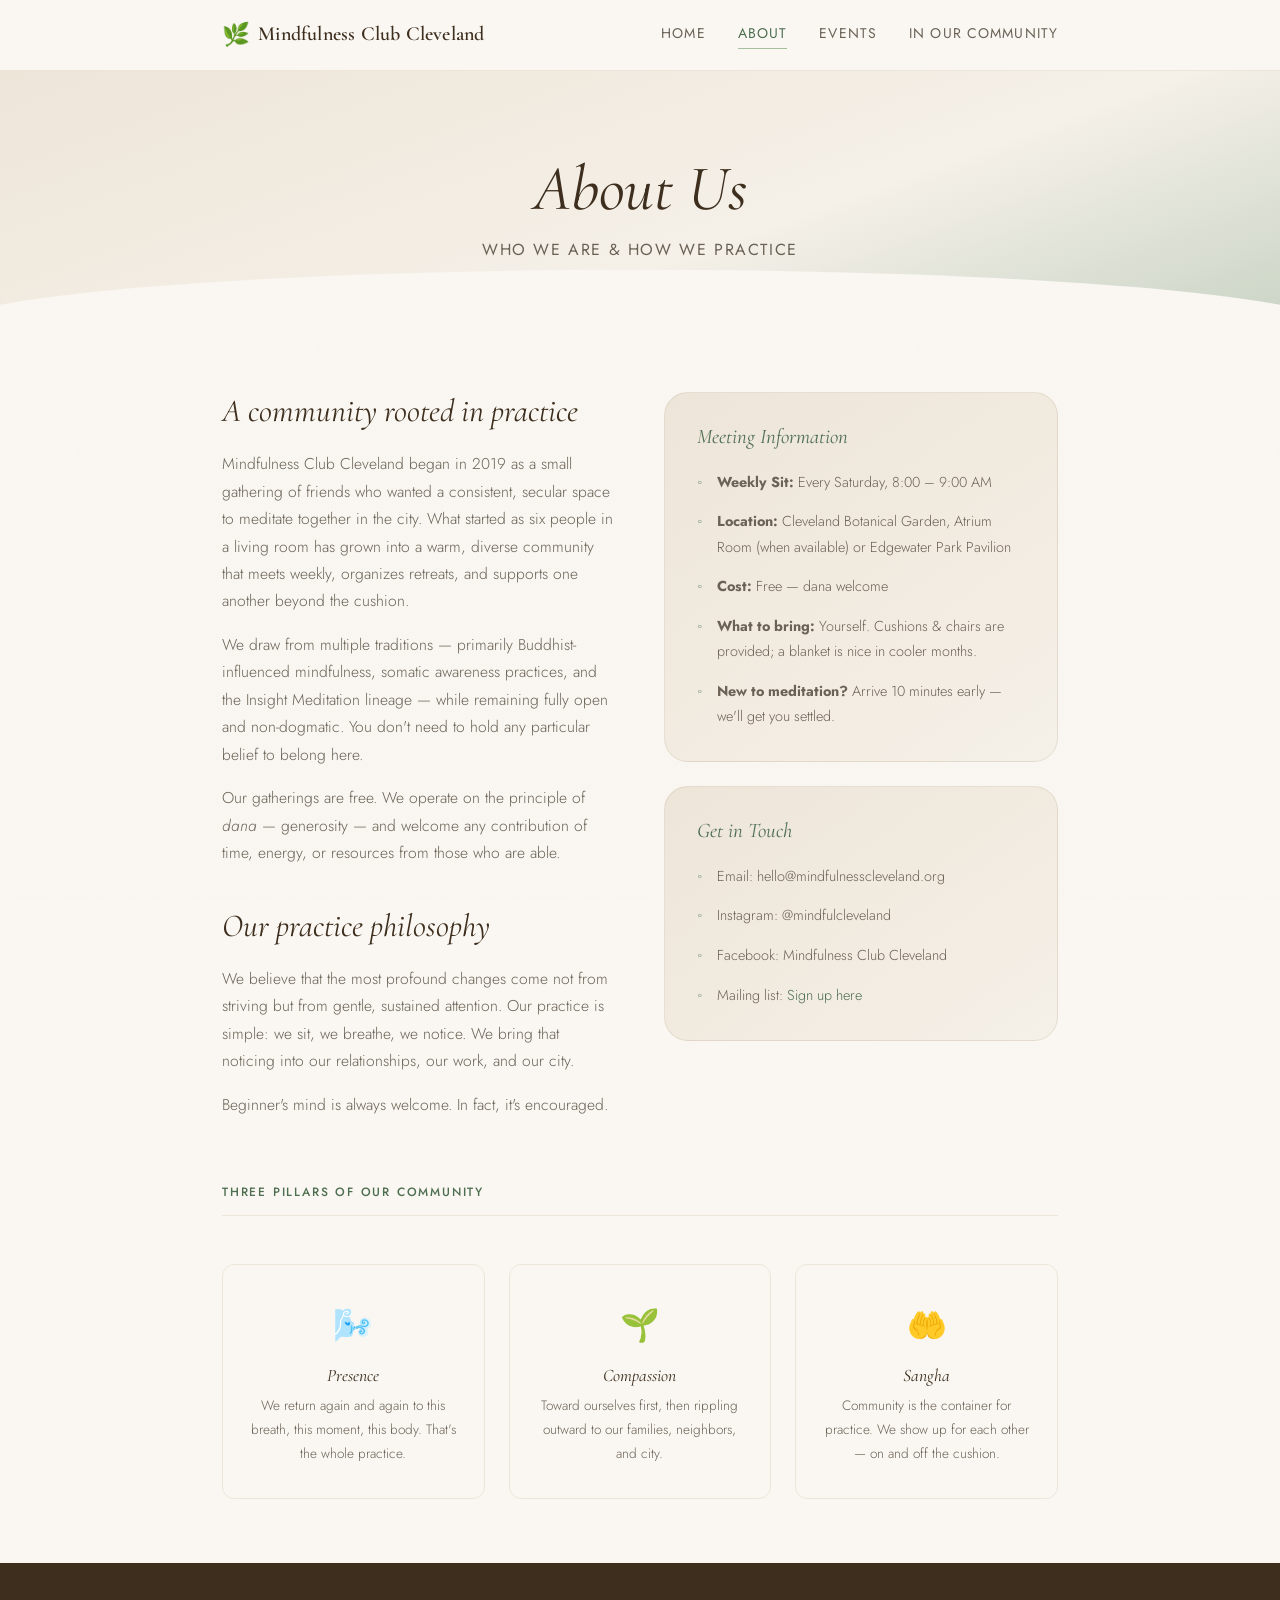
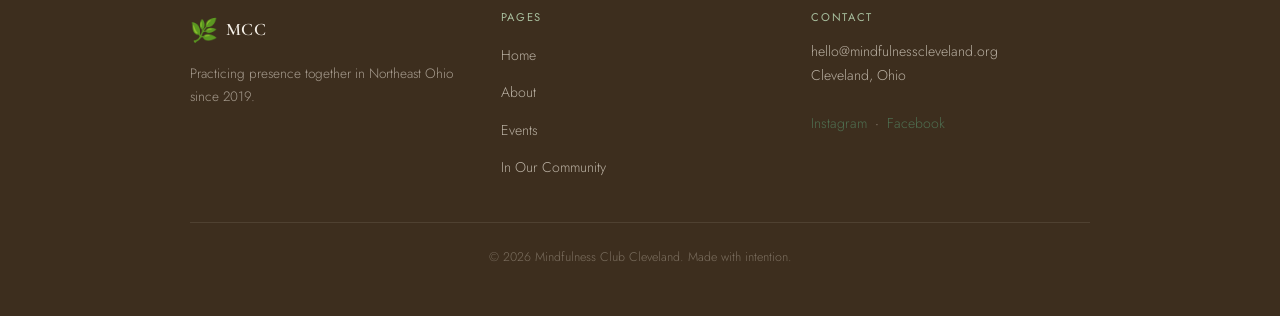
==== about.html @ 6c9ba611 "Initial commit" ====
<!DOCTYPE html>
<html lang="en">
<head>
  <meta charset="UTF-8" />
  <meta name="viewport" content="width=device-width, initial-scale=1.0" />
  <title>About — Mindfulness Club Cleveland</title>
  <meta name="description" content="Learn about Mindfulness Club Cleveland — our story, our practice philosophy, and how to join us." />
  <link rel="stylesheet" href="style.css" />
  <link rel="icon" href="data:image/svg+xml,<svg xmlns='http://www.w3.org/2000/svg' viewBox='0 0 100 100'><text y='.9em' font-size='90'>🌿</text></svg>" />
</head>
<body>

  <!-- ── Header ── -->
  <header>
    <div class="header-inner">
      <a href="index.html" class="site-logo">
        <span class="logo-leaf">🌿</span>
        Mindfulness Club Cleveland
      </a>
      <button id="nav-toggle" aria-label="Toggle navigation" aria-expanded="false">
        <span></span><span></span><span></span>
      </button>
      <nav id="nav-links" role="navigation">
        <a href="index.html">Home</a>
        <a href="about.html">About</a>
        <a href="events.html">Events</a>
        <a href="community.html">In Our Community</a>
      </nav>
    </div>
  </header>

  <main>

    <!-- ── Page Hero ── -->
    <section class="page-hero">
      <h1>About Us</h1>
      <p class="subtitle">Who we are &amp; how we practice</p>
    </section>

    <!-- ── Main content ── -->
    <section class="container">
      <div class="about-grid fade-in">

        <div class="about-text">
          <h2>A community rooted in practice</h2>
          <p>
            Mindfulness Club Cleveland began in 2019 as a small gathering of friends who wanted a consistent, secular space to meditate together in the city. What started as six people in a living room has grown into a warm, diverse community that meets weekly, organizes retreats, and supports one another beyond the cushion.
          </p>
          <p>
            We draw from multiple traditions — primarily Buddhist-influenced mindfulness, somatic awareness practices, and the Insight Meditation lineage — while remaining fully open and non-dogmatic. You don't need to hold any particular belief to belong here.
          </p>
          <p>
            Our gatherings are free. We operate on the principle of <em>dana</em> — generosity — and welcome any contribution of time, energy, or resources from those who are able.
          </p>

          <h2 style="margin-top: 2.5rem;">Our practice philosophy</h2>
          <p>
            We believe that the most profound changes come not from striving but from gentle, sustained attention. Our practice is simple: we sit, we breathe, we notice. We bring that noticing into our relationships, our work, and our city.
          </p>
          <p>
            Beginner's mind is always welcome. In fact, it's encouraged.
          </p>
        </div>

        <div>
          <div class="about-panel fade-in">
            <h3>Meeting Information</h3>
            <ul class="info-list">
              <li><strong>Weekly Sit:</strong> Every Saturday, 8:00 – 9:00 AM</li>
              <li><strong>Location:</strong> Cleveland Botanical Garden, Atrium Room (when available) or Edgewater Park Pavilion</li>
              <li><strong>Cost:</strong> Free — dana welcome</li>
              <li><strong>What to bring:</strong> Yourself. Cushions &amp; chairs are provided; a blanket is nice in cooler months.</li>
              <li><strong>New to meditation?</strong> Arrive 10 minutes early — we'll get you settled.</li>
            </ul>
          </div>

          <div class="about-panel fade-in" style="margin-top: 1.5rem;">
            <h3>Get in Touch</h3>
            <ul class="info-list">
              <li>Email: hello@mindfulnesscleveland.org</li>
              <li>Instagram: @mindfulcleveland</li>
              <li>Facebook: Mindfulness Club Cleveland</li>
              <li>Mailing list: <a href="#">Sign up here</a></li>
            </ul>
          </div>
        </div>

      </div>

      <!-- Pillars -->
      <div style="margin-top: 4rem;">
        <p class="section-label">Three pillars of our community</p>
        <div class="pillars">
          <div class="pillar fade-in">
            <div class="pillar-icon">🌬️</div>
            <h3>Presence</h3>
            <p>We return again and again to this breath, this moment, this body. That's the whole practice.</p>
          </div>
          <div class="pillar fade-in" style="animation-delay: 0.1s">
            <div class="pillar-icon">🌱</div>
            <h3>Compassion</h3>
            <p>Toward ourselves first, then rippling outward to our families, neighbors, and city.</p>
          </div>
          <div class="pillar fade-in" style="animation-delay: 0.2s">
            <div class="pillar-icon">🤲</div>
            <h3>Sangha</h3>
            <p>Community is the container for practice. We show up for each other — on and off the cushion.</p>
          </div>
        </div>
      </div>
    </section>

  </main>

  <!-- ── Footer ── -->
  <footer>
    <div class="footer-inner">
      <div class="footer-brand">
        <a href="index.html" class="site-logo">
          <span class="logo-leaf">🌿</span>
          MCC
        </a>
        <p>Practicing presence together in Northeast Ohio since 2019.</p>
      </div>
      <div class="footer-col">
        <h4>Pages</h4>
        <ul>
          <li><a href="index.html">Home</a></li>
          <li><a href="about.html">About</a></li>
          <li><a href="events.html">Events</a></li>
          <li><a href="community.html">In Our Community</a></li>
        </ul>
      </div>
      <div class="footer-col">
        <h4>Contact</h4>
        <p>
          hello@mindfulnesscleveland.org<br />
          Cleveland, Ohio<br /><br />
          <a href="#">Instagram</a> &nbsp;·&nbsp; <a href="#">Facebook</a>
        </p>
      </div>
    </div>
    <div class="footer-bottom">
      &copy; 2026 Mindfulness Club Cleveland. Made with intention.
    </div>
  </footer>

  <script src="script.js"></script>
</body>
</html>
---- style.css ----
/* ============================================================
   Mindfulness Club Cleveland — Shared Stylesheet
   Aesthetic: Warm earth, sage, linen — grounded & organic
   ============================================================ */

@import url('https://fonts.googleapis.com/css2?family=Cormorant+Garamond:ital,wght@0,300;0,400;0,600;1,300;1,400&family=Jost:wght@300;400;500&display=swap');

/* ── CSS Variables ── */
:root {
  --cream:       #f5f0e8;
  --linen:       #ede5d8;
  --warm-white:  #faf7f2;
  --sage:        #7d9a7e;
  --sage-light:  #a8bf9e;
  --sage-dark:   #4e6e50;
  --earth:       #8b6f47;
  --earth-light: #b89a72;
  --bark:        #3d2e1e;
  --stone:       #6b6256;
  --mist:        #c9d4c5;

  --font-display: 'Cormorant Garamond', Georgia, serif;
  --font-body:    'Jost', sans-serif;

  --radius:  12px;
  --radius-lg: 24px;
  --shadow:  0 4px 24px rgba(61, 46, 30, 0.10);
  --shadow-sm: 0 2px 8px rgba(61, 46, 30, 0.07);

  --transition: 0.3s ease;
  --max-width: 900px;
}

/* ── Reset & Base ── */
*, *::before, *::after { box-sizing: border-box; margin: 0; padding: 0; }

html { scroll-behavior: smooth; }

body {
  background-color: var(--warm-white);
  color: var(--bark);
  font-family: var(--font-body);
  font-weight: 300;
  font-size: 1.05rem;
  line-height: 1.75;
  min-height: 100vh;
  display: flex;
  flex-direction: column;
}

/* Subtle grain overlay */
body::before {
  content: '';
  position: fixed;
  inset: 0;
  background-image: url("data:image/svg+xml,%3Csvg xmlns='http://www.w3.org/2000/svg' width='300' height='300'%3E%3Cfilter id='n'%3E%3CfeTurbulence type='fractalNoise' baseFrequency='0.75' numOctaves='4' stitchTiles='stitch'/%3E%3C/filter%3E%3Crect width='300' height='300' filter='url(%23n)' opacity='0.035'/%3E%3C/svg%3E");
  pointer-events: none;
  z-index: 0;
  opacity: 0.6;
}

main { position: relative; z-index: 1; flex: 1; }

img { max-width: 100%; display: block; }
a { color: var(--sage-dark); text-decoration: none; }
a:hover { color: var(--earth); }

h1, h2, h3, h4 {
  font-family: var(--font-display);
  font-weight: 400;
  line-height: 1.2;
  color: var(--bark);
}

p { margin-bottom: 1rem; }
p:last-child { margin-bottom: 0; }

/* ── Header & Nav ── */
header {
  position: sticky;
  top: 0;
  z-index: 100;
  background-color: rgba(250, 247, 242, 0.92);
  backdrop-filter: blur(12px);
  -webkit-backdrop-filter: blur(12px);
  border-bottom: 1px solid var(--linen);
}

.header-inner {
  max-width: var(--max-width);
  margin: 0 auto;
  padding: 0 2rem;
  display: flex;
  align-items: center;
  justify-content: space-between;
  height: 70px;
}

.site-logo {
  font-family: var(--font-display);
  font-size: 1.25rem;
  font-weight: 600;
  color: var(--bark);
  letter-spacing: 0.01em;
  display: flex;
  align-items: center;
  gap: 0.5rem;
}

.site-logo .logo-leaf {
  color: var(--sage);
  font-size: 1.4rem;
}

nav#nav-links {
  display: flex;
  gap: 2rem;
  list-style: none;
  align-items: center;
}

nav#nav-links a {
  font-family: var(--font-body);
  font-size: 0.875rem;
  font-weight: 400;
  letter-spacing: 0.08em;
  text-transform: uppercase;
  color: var(--stone);
  padding-bottom: 2px;
  border-bottom: 1.5px solid transparent;
  transition: color var(--transition), border-color var(--transition);
}

nav#nav-links a:hover,
nav#nav-links a.active {
  color: var(--sage-dark);
  border-bottom-color: var(--sage-light);
}

/* Mobile nav toggle */
#nav-toggle {
  display: none;
  background: none;
  border: none;
  cursor: pointer;
  padding: 4px;
  flex-direction: column;
  gap: 5px;
}

#nav-toggle span {
  display: block;
  width: 24px;
  height: 1.5px;
  background: var(--bark);
  transition: var(--transition);
}

/* ── Page Hero (shared) ── */
.page-hero {
  background: linear-gradient(160deg, var(--linen) 0%, var(--cream) 60%, var(--mist) 100%);
  padding: 5rem 2rem 4rem;
  text-align: center;
  position: relative;
  overflow: hidden;
}

.page-hero::after {
  content: '';
  position: absolute;
  bottom: -2px;
  left: 0; right: 0;
  height: 60px;
  background: var(--warm-white);
  clip-path: ellipse(55% 100% at 50% 100%);
}

.page-hero h1 {
  font-size: clamp(2.4rem, 6vw, 4rem);
  font-style: italic;
  color: var(--bark);
  margin-bottom: 0.5rem;
}

.page-hero .subtitle {
  font-size: 1rem;
  color: var(--stone);
  letter-spacing: 0.1em;
  text-transform: uppercase;
  font-family: var(--font-body);
  font-weight: 400;
}

/* ── Container ── */
.container {
  max-width: var(--max-width);
  margin: 0 auto;
  padding: 4rem 2rem;
}

/* ── Section Label ── */
.section-label {
  font-family: var(--font-body);
  font-size: 0.75rem;
  font-weight: 500;
  letter-spacing: 0.15em;
  text-transform: uppercase;
  color: var(--sage-dark);
  margin-bottom: 2rem;
  padding-bottom: 0.75rem;
  border-bottom: 1px solid var(--linen);
}

.past-label { color: var(--stone); margin-top: 3.5rem; }

/* ── Home Hero ── */
.home-hero {
  min-height: 92vh;
  display: flex;
  flex-direction: column;
  align-items: center;
  justify-content: center;
  text-align: center;
  padding: 6rem 2rem 5rem;
  background: linear-gradient(175deg, var(--warm-white) 0%, var(--cream) 50%, var(--linen) 100%);
  position: relative;
  overflow: hidden;
}

/* Decorative organic circles */
.home-hero::before {
  content: '';
  position: absolute;
  width: 600px; height: 600px;
  border-radius: 50%;
  background: radial-gradient(circle, rgba(168,191,158,0.18) 0%, transparent 70%);
  top: -150px; right: -150px;
  pointer-events: none;
}

.home-hero::after {
  content: '';
  position: absolute;
  width: 400px; height: 400px;
  border-radius: 50%;
  background: radial-gradient(circle, rgba(139,111,71,0.10) 0%, transparent 70%);
  bottom: -100px; left: -100px;
  pointer-events: none;
}

.hero-eyebrow {
  font-family: var(--font-body);
  font-size: 0.8rem;
  letter-spacing: 0.2em;
  text-transform: uppercase;
  color: var(--sage-dark);
  margin-bottom: 1.5rem;
  animation: fadeUp 0.8s ease both;
}

.home-hero h1 {
  font-size: clamp(3rem, 9vw, 6.5rem);
  font-style: italic;
  line-height: 1.05;
  color: var(--bark);
  margin-bottom: 1.5rem;
  animation: fadeUp 0.8s ease 0.1s both;
}

.home-hero h1 em {
  font-style: normal;
  color: var(--sage-dark);
}

.hero-mission {
  max-width: 520px;
  font-size: 1.1rem;
  color: var(--stone);
  line-height: 1.85;
  margin-bottom: 3rem;
  animation: fadeUp 0.8s ease 0.2s both;
}

.divider-leaf {
  font-size: 1.4rem;
  margin-bottom: 3rem;
  opacity: 0.6;
  animation: fadeUp 0.8s ease 0.3s both;
}

/* ── Next Event Card (home) ── */
#next-event { animation: fadeUp 0.8s ease 0.4s both; }

.next-event-card {
  background: rgba(255,255,255,0.7);
  border: 1px solid var(--linen);
  border-radius: var(--radius-lg);
  padding: 2rem 2.5rem;
  max-width: 540px;
  text-align: left;
  backdrop-filter: blur(6px);
  box-shadow: var(--shadow);
}

.event-tag {
  display: inline-block;
  font-size: 0.7rem;
  letter-spacing: 0.15em;
  text-transform: uppercase;
  color: var(--sage-dark);
  background: var(--mist);
  padding: 0.25rem 0.75rem;
  border-radius: 999px;
  margin-bottom: 1rem;
  font-family: var(--font-body);
}

.next-event-card h3 {
  font-size: 1.7rem;
  font-style: italic;
  margin-bottom: 0.75rem;
}

.event-meta {
  display: flex;
  flex-wrap: wrap;
  gap: 0.5rem 1.5rem;
  font-size: 0.85rem;
  color: var(--stone);
  margin-bottom: 1rem;
  font-family: var(--font-body);
}

.btn-link {
  display: inline-block;
  margin-top: 1rem;
  font-size: 0.85rem;
  font-weight: 500;
  letter-spacing: 0.05em;
  color: var(--sage-dark);
  border-bottom: 1px solid var(--sage-light);
  padding-bottom: 1px;
  transition: color var(--transition), border-color var(--transition);
}

.btn-link:hover { color: var(--earth); border-color: var(--earth-light); }

/* ── Welcome Strip (below hero on home) ── */
.welcome-strip {
  background: var(--sage-dark);
  color: var(--cream);
  text-align: center;
  padding: 4rem 2rem;
}

.welcome-strip h2 {
  font-family: var(--font-display);
  font-size: clamp(1.8rem, 4vw, 2.8rem);
  font-style: italic;
  color: var(--cream);
  margin-bottom: 1rem;
}

.welcome-strip p {
  max-width: 560px;
  margin: 0 auto;
  color: var(--mist);
  font-size: 1rem;
  line-height: 1.85;
}

/* ── Events List ── */
.event-card {
  display: flex;
  gap: 2rem;
  padding: 2rem 0;
  border-bottom: 1px solid var(--linen);
  animation: fadeUp 0.5s ease both;
  transition: opacity var(--transition);
}

.event-card.past { opacity: 0.55; }

.event-date-block {
  flex-shrink: 0;
  width: 64px;
  text-align: center;
  background: var(--linen);
  border-radius: var(--radius);
  padding: 0.6rem 0.4rem;
  display: flex;
  flex-direction: column;
  align-items: center;
  justify-content: center;
  align-self: flex-start;
}

.event-month {
  font-family: var(--font-body);
  font-size: 0.65rem;
  letter-spacing: 0.12em;
  text-transform: uppercase;
  color: var(--sage-dark);
  display: block;
}

.event-day {
  font-family: var(--font-display);
  font-size: 2rem;
  font-weight: 600;
  color: var(--bark);
  line-height: 1;
  display: block;
}

.event-body h3 {
  font-size: 1.5rem;
  font-style: italic;
  margin-bottom: 0.4rem;
}

.event-body .event-meta { margin-bottom: 0.75rem; }
.event-body p { font-size: 0.95rem; color: var(--stone); }

.no-events {
  color: var(--stone);
  font-style: italic;
  padding: 2rem 0;
}

/* ── About Page ── */
.about-grid {
  display: grid;
  grid-template-columns: 1fr 1fr;
  gap: 3rem;
  align-items: start;
}

.about-text h2 {
  font-size: 2rem;
  font-style: italic;
  margin-bottom: 1.25rem;
  color: var(--bark);
}

.about-text p { color: var(--stone); font-size: 0.98rem; }

.about-panel {
  background: linear-gradient(145deg, var(--linen), var(--cream));
  border-radius: var(--radius-lg);
  padding: 2rem;
  border: 1px solid rgba(139,111,71,0.12);
}

.about-panel h3 {
  font-size: 1.3rem;
  font-style: italic;
  margin-bottom: 1.25rem;
  color: var(--sage-dark);
}

.info-list {
  list-style: none;
  display: flex;
  flex-direction: column;
  gap: 0.9rem;
}

.info-list li {
  font-size: 0.9rem;
  color: var(--stone);
  padding-left: 1.25rem;
  position: relative;
}

.info-list li::before {
  content: '◦';
  position: absolute;
  left: 0;
  color: var(--sage);
}

.pillars {
  display: grid;
  grid-template-columns: repeat(3, 1fr);
  gap: 1.5rem;
  margin-top: 3rem;
}

.pillar {
  text-align: center;
  padding: 2rem 1.5rem;
  background: var(--warm-white);
  border-radius: var(--radius);
  border: 1px solid var(--linen);
}

.pillar-icon { font-size: 2rem; margin-bottom: 0.75rem; }
.pillar h3 { font-size: 1.1rem; font-style: italic; margin-bottom: 0.5rem; }
.pillar p { font-size: 0.85rem; color: var(--stone); }

/* ── Community Page ── */
.community-intro {
  max-width: 620px;
  margin-bottom: 3.5rem;
}

.community-intro h2 {
  font-size: 2rem;
  font-style: italic;
  margin-bottom: 1rem;
}

.community-intro p { color: var(--stone); }

.community-grid {
  display: grid;
  grid-template-columns: repeat(auto-fit, minmax(260px, 1fr));
  gap: 1.5rem;
  margin-bottom: 4rem;
}

.community-card {
  background: var(--linen);
  border-radius: var(--radius-lg);
  overflow: hidden;
  border: 1px solid rgba(139,111,71,0.1);
  transition: transform var(--transition), box-shadow var(--transition);
}

.community-card:hover {
  transform: translateY(-3px);
  box-shadow: var(--shadow);
}

.community-card-img {
  height: 180px;
  background: linear-gradient(135deg, var(--sage-light), var(--mist));
  display: flex;
  align-items: center;
  justify-content: center;
  font-size: 3rem;
  color: var(--warm-white);
}

.community-card-body {
  padding: 1.5rem;
}

.community-card-body h3 {
  font-size: 1.1rem;
  font-style: italic;
  margin-bottom: 0.5rem;
}

.community-card-body p {
  font-size: 0.88rem;
  color: var(--stone);
  margin-bottom: 0.75rem;
}

.card-link {
  font-size: 0.8rem;
  font-weight: 500;
  letter-spacing: 0.06em;
  color: var(--sage-dark);
  border-bottom: 1px solid var(--sage-light);
  padding-bottom: 1px;
}

.reflections-section { margin-top: 1rem; }

.reflections-section h2 {
  font-size: 1.8rem;
  font-style: italic;
  margin-bottom: 2rem;
}

.reflection {
  border-left: 2px solid var(--sage-light);
  padding: 0.25rem 0 0.25rem 1.5rem;
  margin-bottom: 2rem;
}

.reflection blockquote {
  font-family: var(--font-display);
  font-style: italic;
  font-size: 1.25rem;
  color: var(--bark);
  margin-bottom: 0.5rem;
  line-height: 1.5;
}

.reflection cite {
  font-size: 0.8rem;
  letter-spacing: 0.1em;
  text-transform: uppercase;
  color: var(--stone);
  font-style: normal;
}

/* ── Footer ── */
footer {
  position: relative;
  z-index: 1;
  background: var(--bark);
  color: var(--linen);
  padding: 3rem 2rem;
}

.footer-inner {
  max-width: var(--max-width);
  margin: 0 auto;
  display: grid;
  grid-template-columns: 1fr 1fr 1fr;
  gap: 2rem;
}

.footer-brand .site-logo { color: var(--cream); font-size: 1.1rem; }
.footer-brand p {
  font-size: 0.85rem;
  color: rgba(237,229,216,0.6);
  margin-top: 0.75rem;
  line-height: 1.7;
}

.footer-col h4 {
  font-family: var(--font-body);
  font-size: 0.7rem;
  letter-spacing: 0.15em;
  text-transform: uppercase;
  color: var(--sage-light);
  margin-bottom: 1rem;
}

.footer-col ul { list-style: none; }
.footer-col ul li { margin-bottom: 0.5rem; }
.footer-col ul li a {
  font-size: 0.88rem;
  color: rgba(237,229,216,0.7);
  transition: color var(--transition);
}
.footer-col ul li a:hover { color: var(--cream); }

.footer-col p {
  font-size: 0.88rem;
  color: rgba(237,229,216,0.7);
  line-height: 1.7;
}

.footer-bottom {
  max-width: var(--max-width);
  margin: 2rem auto 0;
  padding-top: 1.5rem;
  border-top: 1px solid rgba(237,229,216,0.1);
  text-align: center;
  font-size: 0.78rem;
  color: rgba(237,229,216,0.35);
}

/* ── Animations ── */
@keyframes fadeUp {
  from { opacity: 0; transform: translateY(18px); }
  to   { opacity: 1; transform: translateY(0); }
}

.fade-in {
  animation: fadeUp 0.7s ease both;
}

/* ── Responsive ── */
@media (max-width: 700px) {
  #nav-toggle { display: flex; }

  nav#nav-links {
    display: none;
    position: absolute;
    top: 70px; left: 0; right: 0;
    background: var(--warm-white);
    border-bottom: 1px solid var(--linen);
    flex-direction: column;
    gap: 0;
    padding: 0.5rem 0;
  }

  nav#nav-links.open { display: flex; }
  nav#nav-links a {
    padding: 0.85rem 2rem;
    width: 100%;
    border-bottom: none;
  }

  .header-inner { position: relative; }

  .about-grid { grid-template-columns: 1fr; }
  .pillars { grid-template-columns: 1fr; }
  .footer-inner { grid-template-columns: 1fr; }

  .event-card { flex-direction: column; gap: 1rem; }
  .event-date-block { width: 100%; flex-direction: row; gap: 0.5rem; padding: 0.5rem 1rem; }

  .home-hero { padding: 4rem 1.5rem 3rem; min-height: auto; }

  .next-event-card { padding: 1.5rem; }
}
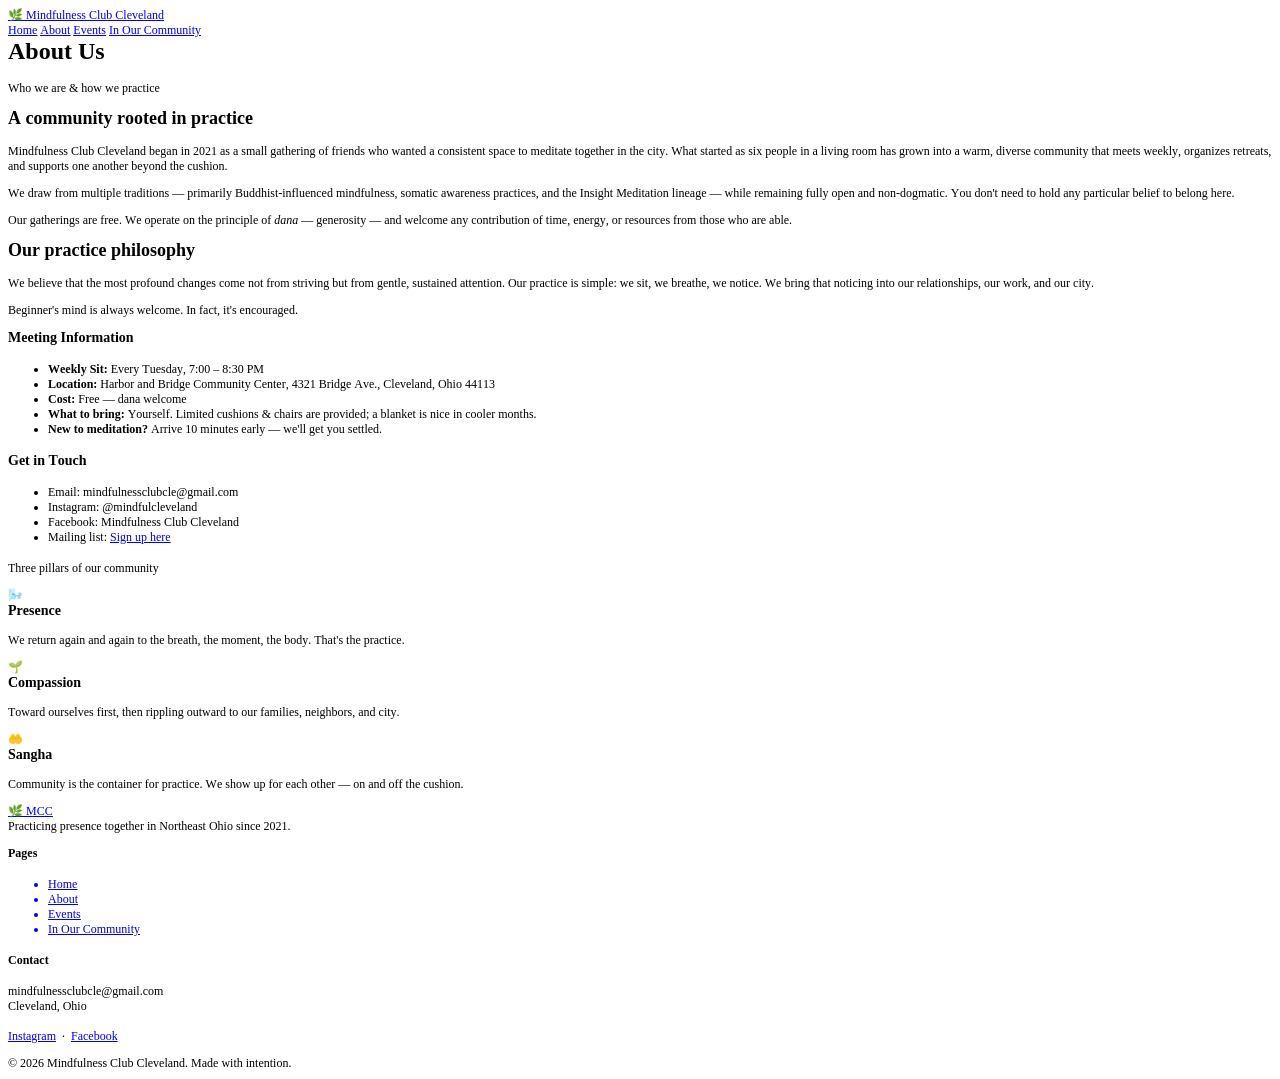
==== commit 96b7b26f: "changes" ====
--- a/about.html
+++ b/about.html
@@ -1,150 +1,81 @@
-<!DOCTYPE html>
-<html lang="en">
+<!DOCTYPE html PUBLIC "-//W3C//DTD HTML 4.01//EN" "http://www.w3.org/TR/html4/strict.dtd">
+<html>
 <head>
-  <meta charset="UTF-8" />
-  <meta name="viewport" content="width=device-width, initial-scale=1.0" />
-  <title>About — Mindfulness Club Cleveland</title>
-  <meta name="description" content="Learn about Mindfulness Club Cleveland — our story, our practice philosophy, and how to join us." />
-  <link rel="stylesheet" href="style.css" />
-  <link rel="icon" href="data:image/svg+xml,<svg xmlns='http://www.w3.org/2000/svg' viewBox='0 0 100 100'><text y='.9em' font-size='90'>🌿</text></svg>" />
+  <meta http-equiv="Content-Type" content="text/html; charset=utf-8">
+  <meta http-equiv="Content-Style-Type" content="text/css">
+  <title></title>
+  <meta name="Description" content="Learn about Mindfulness Club Cleveland — our story, our practice philosophy, and how to join us.">
+  <meta name="Generator" content="Cocoa HTML Writer">
+  <meta name="CocoaVersion" content="2685.5">
+  <style type="text/css">
+    p.p1 {margin: 0.0px 0.0px 0.0px 0.0px; font: 12.0px Times; color: #0000e9; -webkit-text-stroke: #0000e9}
+    p.p3 {margin: 0.0px 0.0px 12.0px 0.0px; font: 12.0px Times; -webkit-text-stroke: #000000}
+    p.p6 {margin: 0.0px 0.0px 0.0px 0.0px; font: 12.0px Times; -webkit-text-stroke: #000000}
+    p.p7 {margin: 0.0px 0.0px 0.0px 0.0px; font: 12.0px 'Apple Color Emoji'; -webkit-text-stroke: #000000}
+    li.li1 {margin: 0.0px 0.0px 0.0px 0.0px; font: 12.0px Times; color: #0000e9; -webkit-text-stroke: #0000e9}
+    li.li6 {margin: 0.0px 0.0px 0.0px 0.0px; font: 12.0px Times; -webkit-text-stroke: #000000}
+    span.s1 {font: 12.0px 'Apple Color Emoji'; text-decoration: underline ; font-kerning: none}
+    span.s2 {font: 12.0px Times; text-decoration: underline ; font-kerning: none}
+    span.s3 {text-decoration: underline ; font-kerning: none}
+    span.s4 {font-kerning: none; color: #000000; -webkit-text-stroke: 0px #000000}
+    span.s5 {text-decoration: underline ; font-kerning: none; -webkit-text-stroke: 0px #0000e9}
+    span.s6 {font-kerning: none}
+    span.s7 {-webkit-text-stroke: 0px #000000}
+    span.s8 {text-decoration: underline ; font-kerning: none; color: #0000e9; -webkit-text-stroke: 0px #0000e9}
+    ul.ul1 {list-style-type: disc}
+  </style>
 </head>
 <body>
-
-  <!-- ── Header ── -->
-  <header>
-    <div class="header-inner">
-      <a href="index.html" class="site-logo">
-        <span class="logo-leaf">🌿</span>
-        Mindfulness Club Cleveland
-      </a>
-      <button id="nav-toggle" aria-label="Toggle navigation" aria-expanded="false">
-        <span></span><span></span><span></span>
-      </button>
-      <nav id="nav-links" role="navigation">
-        <a href="index.html">Home</a>
-        <a href="about.html">About</a>
-        <a href="events.html">Events</a>
-        <a href="community.html">In Our Community</a>
-      </nav>
-    </div>
-  </header>
-
-  <main>
-
-    <!-- ── Page Hero ── -->
-    <section class="page-hero">
-      <h1>About Us</h1>
-      <p class="subtitle">Who we are &amp; how we practice</p>
-    </section>
-
-    <!-- ── Main content ── -->
-    <section class="container">
-      <div class="about-grid fade-in">
-
-        <div class="about-text">
-          <h2>A community rooted in practice</h2>
-          <p>
-            Mindfulness Club Cleveland began in 2019 as a small gathering of friends who wanted a consistent, secular space to meditate together in the city. What started as six people in a living room has grown into a warm, diverse community that meets weekly, organizes retreats, and supports one another beyond the cushion.
-          </p>
-          <p>
-            We draw from multiple traditions — primarily Buddhist-influenced mindfulness, somatic awareness practices, and the Insight Meditation lineage — while remaining fully open and non-dogmatic. You don't need to hold any particular belief to belong here.
-          </p>
-          <p>
-            Our gatherings are free. We operate on the principle of <em>dana</em> — generosity — and welcome any contribution of time, energy, or resources from those who are able.
-          </p>
-
-          <h2 style="margin-top: 2.5rem;">Our practice philosophy</h2>
-          <p>
-            We believe that the most profound changes come not from striving but from gentle, sustained attention. Our practice is simple: we sit, we breathe, we notice. We bring that noticing into our relationships, our work, and our city.
-          </p>
-          <p>
-            Beginner's mind is always welcome. In fact, it's encouraged.
-          </p>
-        </div>
-
-        <div>
-          <div class="about-panel fade-in">
-            <h3>Meeting Information</h3>
-            <ul class="info-list">
-              <li><strong>Weekly Sit:</strong> Every Saturday, 8:00 – 9:00 AM</li>
-              <li><strong>Location:</strong> Cleveland Botanical Garden, Atrium Room (when available) or Edgewater Park Pavilion</li>
-              <li><strong>Cost:</strong> Free — dana welcome</li>
-              <li><strong>What to bring:</strong> Yourself. Cushions &amp; chairs are provided; a blanket is nice in cooler months.</li>
-              <li><strong>New to meditation?</strong> Arrive 10 minutes early — we'll get you settled.</li>
-            </ul>
-          </div>
-
-          <div class="about-panel fade-in" style="margin-top: 1.5rem;">
-            <h3>Get in Touch</h3>
-            <ul class="info-list">
-              <li>Email: hello@mindfulnesscleveland.org</li>
-              <li>Instagram: @mindfulcleveland</li>
-              <li>Facebook: Mindfulness Club Cleveland</li>
-              <li>Mailing list: <a href="#">Sign up here</a></li>
-            </ul>
-          </div>
-        </div>
-
-      </div>
-
-      <!-- Pillars -->
-      <div style="margin-top: 4rem;">
-        <p class="section-label">Three pillars of our community</p>
-        <div class="pillars">
-          <div class="pillar fade-in">
-            <div class="pillar-icon">🌬️</div>
-            <h3>Presence</h3>
-            <p>We return again and again to this breath, this moment, this body. That's the whole practice.</p>
-          </div>
-          <div class="pillar fade-in" style="animation-delay: 0.1s">
-            <div class="pillar-icon">🌱</div>
-            <h3>Compassion</h3>
-            <p>Toward ourselves first, then rippling outward to our families, neighbors, and city.</p>
-          </div>
-          <div class="pillar fade-in" style="animation-delay: 0.2s">
-            <div class="pillar-icon">🤲</div>
-            <h3>Sangha</h3>
-            <p>Community is the container for practice. We show up for each other — on and off the cushion.</p>
-          </div>
-        </div>
-      </div>
-    </section>
-
-  </main>
-
-  <!-- ── Footer ── -->
-  <footer>
-    <div class="footer-inner">
-      <div class="footer-brand">
-        <a href="index.html" class="site-logo">
-          <span class="logo-leaf">🌿</span>
-          MCC
-        </a>
-        <p>Practicing presence together in Northeast Ohio since 2019.</p>
-      </div>
-      <div class="footer-col">
-        <h4>Pages</h4>
-        <ul>
-          <li><a href="index.html">Home</a></li>
-          <li><a href="about.html">About</a></li>
-          <li><a href="events.html">Events</a></li>
-          <li><a href="community.html">In Our Community</a></li>
-        </ul>
-      </div>
-      <div class="footer-col">
-        <h4>Contact</h4>
-        <p>
-          hello@mindfulnesscleveland.org<br />
-          Cleveland, Ohio<br /><br />
-          <a href="#">Instagram</a> &nbsp;·&nbsp; <a href="#">Facebook</a>
-        </p>
-      </div>
-    </div>
-    <div class="footer-bottom">
-      &copy; 2026 Mindfulness Club Cleveland. Made with intention.
-    </div>
-  </footer>
-
-  <script src="script.js"></script>
+<p class="p1"><span class="s1"><a href="file:///Users/jacobmusal/Documents/mindfulnessclubcle.github.io/index.html">🌿<span class="s2"> Mindfulness Club Cleveland</span></a></span></p>
+<p class="p1"><span class="s3"><a href="file:///Users/jacobmusal/Documents/mindfulnessclubcle.github.io/index.html">Home</a></span><span class="s4"> <a href="file:///Users/jacobmusal/Documents/mindfulnessclubcle.github.io/about.html"><span class="s5">About</span></a> <a href="file:///Users/jacobmusal/Documents/mindfulnessclubcle.github.io/events.html"><span class="s5">Events</span></a> <a href="file:///Users/jacobmusal/Documents/mindfulnessclubcle.github.io/community.html"><span class="s5">In Our Community</span></a></span></p>
+<h1 style="margin: 0.0px 0.0px 16.1px 0.0px; font: 24.0px Times; -webkit-text-stroke: #000000"><span class="s6"><b>About Us</b></span></h1>
+<p class="p3"><span class="s6">Who we are &amp; how we practice</span></p>
+<h2 style="margin: 0.0px 0.0px 14.9px 0.0px; font: 18.0px Times; -webkit-text-stroke: #000000"><span class="s6"><b>A community rooted in practice</b></span></h2>
+<p class="p3"><span class="s6">Mindfulness Club Cleveland began in 2021 as a small gathering of friends who wanted a consistent space to meditate together in the city. What started as six people in a living room has grown into a warm, diverse community that meets weekly, organizes retreats, and supports one another beyond the cushion.</span></p>
+<p class="p3"><span class="s6">We draw from multiple traditions — primarily Buddhist-influenced mindfulness, somatic awareness practices, and the Insight Meditation lineage — while remaining fully open and non-dogmatic. You don't need to hold any particular belief to belong here.</span></p>
+<p class="p3"><span class="s6">Our gatherings are free. We operate on the principle of <i>dana</i> — generosity — and welcome any contribution of time, energy, or resources from those who are able.</span></p>
+<h2 style="margin: 0.0px 0.0px 14.9px 0.0px; font: 18.0px Times; -webkit-text-stroke: #000000"><span class="s6"><b>Our practice philosophy</b></span></h2>
+<p class="p3"><span class="s6">We believe that the most profound changes come not from striving but from gentle, sustained attention. Our practice is simple: we sit, we breathe, we notice. We bring that noticing into our relationships, our work, and our city.</span></p>
+<p class="p3"><span class="s6">Beginner's mind is always welcome. In fact, it's encouraged.</span></p>
+<h3 style="margin: 0.0px 0.0px 14.0px 0.0px; font: 14.0px Times; -webkit-text-stroke: #000000"><span class="s6"><b>Meeting Information</b></span></h3>
+<ul class="ul1">
+  <li class="li6"><span class="s7"><b></b></span><span class="s6"><b>Weekly Sit:</b> Every Tuesday, 7:00 – 8:30 PM</span></li>
+  <li class="li6"><span class="s7"><b></b></span><span class="s6"><b>Location:</b> Harbor and Bridge Community Center, 4321 Bridge Ave., Cleveland, Ohio 44113</span></li>
+  <li class="li6"><span class="s7"><b></b></span><span class="s6"><b>Cost:</b> Free — dana welcome</span></li>
+  <li class="li6"><span class="s7"><b></b></span><span class="s6"><b>What to bring:</b> Yourself. Limited cushions &amp; chairs are provided; a blanket is nice in cooler months.</span></li>
+  <li class="li6"><span class="s7"><b></b></span><span class="s6"><b>New to meditation?</b> Arrive 10 minutes early — we'll get you settled.</span></li>
+</ul>
+<h3 style="margin: 0.0px 0.0px 14.0px 0.0px; font: 14.0px Times; -webkit-text-stroke: #000000"><span class="s6"><b>Get in Touch</b></span></h3>
+<ul class="ul1">
+  <li class="li6"><span class="s7"></span><span class="s6">Email: mindfulnessclubcle@gmail.com</span></li>
+  <li class="li6"><span class="s7"></span><span class="s6">Instagram: @mindfulcleveland</span></li>
+  <li class="li6"><span class="s7"></span><span class="s6">Facebook: Mindfulness Club Cleveland</span></li>
+  <li class="li6"><span class="s7"></span><span class="s6">Mailing list: </span><span class="s8">Sign up here</span></li>
+</ul>
+<p class="p3"><span class="s6">Three pillars of our community</span></p>
+<p class="p7"><span class="s6">🌬️</span></p>
+<h3 style="margin: 0.0px 0.0px 14.0px 0.0px; font: 14.0px Times; -webkit-text-stroke: #000000"><span class="s6"><b>Presence</b></span></h3>
+<p class="p3"><span class="s6">We return again and again to the breath, the moment, the body. That's the practice.</span></p>
+<p class="p7"><span class="s6">🌱</span></p>
+<h3 style="margin: 0.0px 0.0px 14.0px 0.0px; font: 14.0px Times; -webkit-text-stroke: #000000"><span class="s6"><b>Compassion</b></span></h3>
+<p class="p3"><span class="s6">Toward ourselves first, then rippling outward to our families, neighbors, and city.</span></p>
+<p class="p7"><span class="s6">🤲</span></p>
+<h3 style="margin: 0.0px 0.0px 14.0px 0.0px; font: 14.0px Times; -webkit-text-stroke: #000000"><span class="s6"><b>Sangha</b></span></h3>
+<p class="p3"><span class="s6">Community is the container for practice. We show up for each other — on and off the cushion.</span></p>
+<p class="p1"><span class="s1"><a href="file:///Users/jacobmusal/Documents/mindfulnessclubcle.github.io/index.html">🌿<span class="s2"> MCC</span></a></span></p>
+<p class="p3"><span class="s6">Practicing presence together in Northeast Ohio since 2021.</span></p>
+<h4 style="margin: 0.0px 0.0px 16.0px 0.0px; font: 12.0px Times; -webkit-text-stroke: #000000"><span class="s6"><b>Pages</b></span></h4>
+<ul class="ul1">
+  <li class="li1"><span class="s7"><a href="file:///Users/jacobmusal/Documents/mindfulnessclubcle.github.io/index.html"><span class="s3">Home</span></a></span></li>
+  <li class="li1"><span class="s7"><a href="file:///Users/jacobmusal/Documents/mindfulnessclubcle.github.io/about.html"><span class="s3">About</span></a></span></li>
+  <li class="li1"><span class="s7"><a href="file:///Users/jacobmusal/Documents/mindfulnessclubcle.github.io/events.html"><span class="s3">Events</span></a></span></li>
+  <li class="li1"><span class="s7"><a href="file:///Users/jacobmusal/Documents/mindfulnessclubcle.github.io/community.html"><span class="s3">In Our Community</span></a></span></li>
+</ul>
+<h4 style="margin: 0.0px 0.0px 16.0px 0.0px; font: 12.0px Times; -webkit-text-stroke: #000000"><span class="s6"><b>Contact</b></span></h4>
+<p class="p3"><span class="s6">mindfulnessclubcle@gmail.com<br>
+Cleveland, Ohio<br>
+<br>
+</span><span class="s8">Instagram</span><span class="s6">  ·  </span><span class="s8">Facebook</span></p>
+<p class="p6"><span class="s6">© 2026 Mindfulness Club Cleveland. Made with intention.</span></p>
 </body>
 </html>
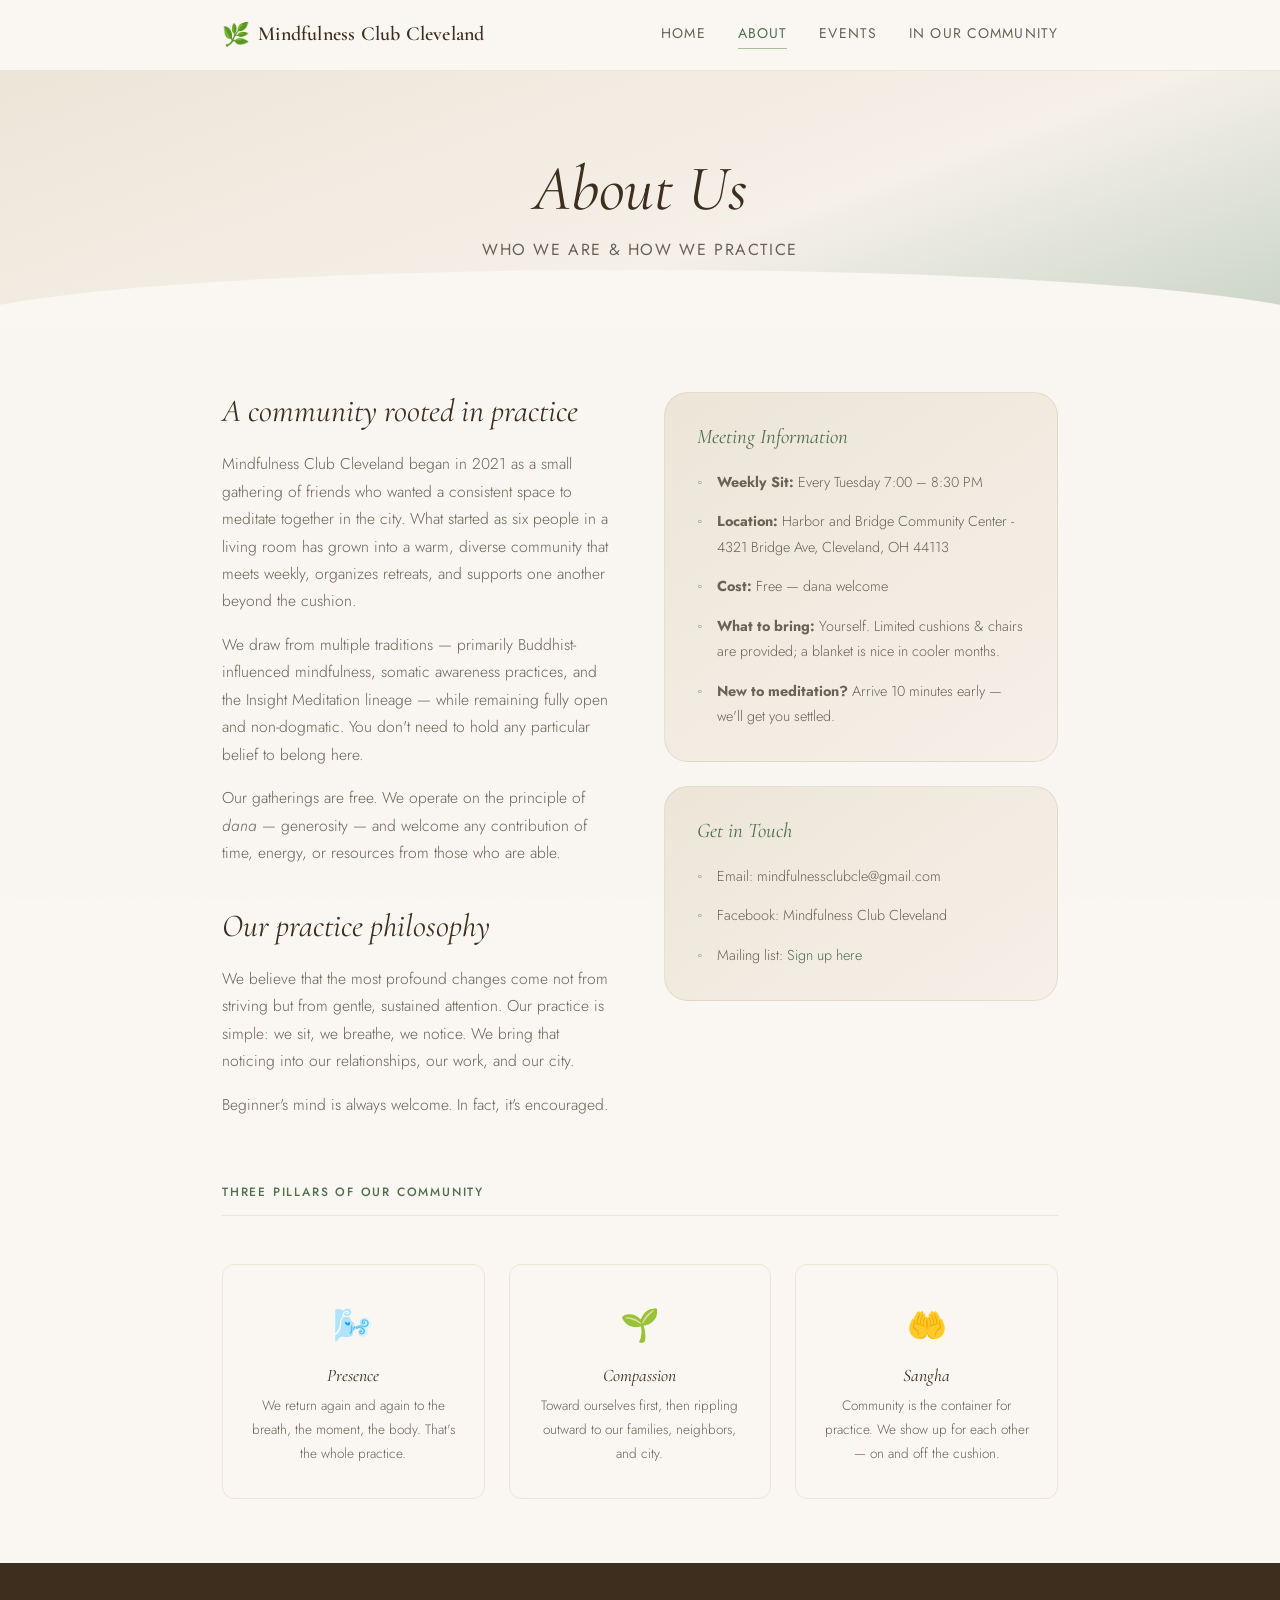
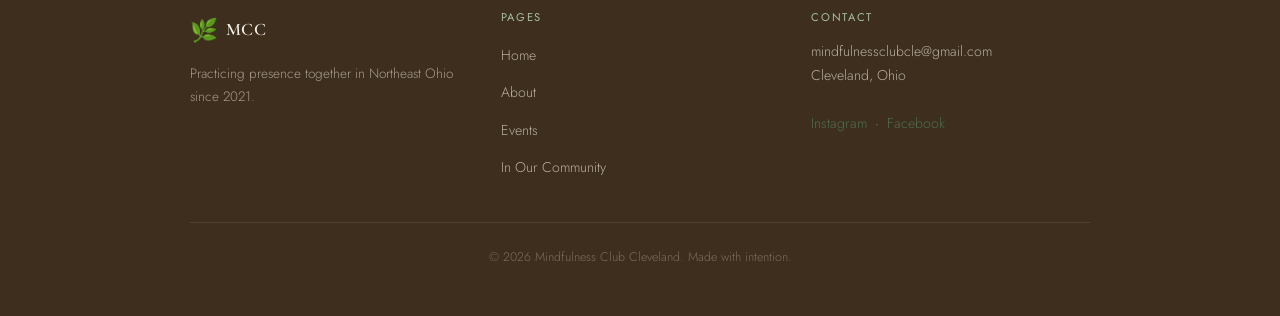
==== commit cd911a5d: "changes" ====
--- a/about.html
+++ b/about.html
@@ -1,81 +1,149 @@
-<!DOCTYPE html PUBLIC "-//W3C//DTD HTML 4.01//EN" "http://www.w3.org/TR/html4/strict.dtd">
-<html>
+<!DOCTYPE html>
+<html lang="en">
 <head>
-  <meta http-equiv="Content-Type" content="text/html; charset=utf-8">
-  <meta http-equiv="Content-Style-Type" content="text/css">
-  <title></title>
-  <meta name="Description" content="Learn about Mindfulness Club Cleveland — our story, our practice philosophy, and how to join us.">
-  <meta name="Generator" content="Cocoa HTML Writer">
-  <meta name="CocoaVersion" content="2685.5">
-  <style type="text/css">
-    p.p1 {margin: 0.0px 0.0px 0.0px 0.0px; font: 12.0px Times; color: #0000e9; -webkit-text-stroke: #0000e9}
-    p.p3 {margin: 0.0px 0.0px 12.0px 0.0px; font: 12.0px Times; -webkit-text-stroke: #000000}
-    p.p6 {margin: 0.0px 0.0px 0.0px 0.0px; font: 12.0px Times; -webkit-text-stroke: #000000}
-    p.p7 {margin: 0.0px 0.0px 0.0px 0.0px; font: 12.0px 'Apple Color Emoji'; -webkit-text-stroke: #000000}
-    li.li1 {margin: 0.0px 0.0px 0.0px 0.0px; font: 12.0px Times; color: #0000e9; -webkit-text-stroke: #0000e9}
-    li.li6 {margin: 0.0px 0.0px 0.0px 0.0px; font: 12.0px Times; -webkit-text-stroke: #000000}
-    span.s1 {font: 12.0px 'Apple Color Emoji'; text-decoration: underline ; font-kerning: none}
-    span.s2 {font: 12.0px Times; text-decoration: underline ; font-kerning: none}
-    span.s3 {text-decoration: underline ; font-kerning: none}
-    span.s4 {font-kerning: none; color: #000000; -webkit-text-stroke: 0px #000000}
-    span.s5 {text-decoration: underline ; font-kerning: none; -webkit-text-stroke: 0px #0000e9}
-    span.s6 {font-kerning: none}
-    span.s7 {-webkit-text-stroke: 0px #000000}
-    span.s8 {text-decoration: underline ; font-kerning: none; color: #0000e9; -webkit-text-stroke: 0px #0000e9}
-    ul.ul1 {list-style-type: disc}
-  </style>
+  <meta charset="UTF-8" />
+  <meta name="viewport" content="width=device-width, initial-scale=1.0" />
+  <title>About — Mindfulness Club Cleveland</title>
+  <meta name="description" content="Learn about Mindfulness Club Cleveland — our story, our practice philosophy, and how to join us." />
+  <link rel="stylesheet" href="style.css" />
+  <link rel="icon" href="data:image/svg+xml,<svg xmlns='http://www.w3.org/2000/svg' viewBox='0 0 100 100'><text y='.9em' font-size='90'>🌿</text></svg>" />
 </head>
 <body>
-<p class="p1"><span class="s1"><a href="file:///Users/jacobmusal/Documents/mindfulnessclubcle.github.io/index.html">🌿<span class="s2"> Mindfulness Club Cleveland</span></a></span></p>
-<p class="p1"><span class="s3"><a href="file:///Users/jacobmusal/Documents/mindfulnessclubcle.github.io/index.html">Home</a></span><span class="s4"> <a href="file:///Users/jacobmusal/Documents/mindfulnessclubcle.github.io/about.html"><span class="s5">About</span></a> <a href="file:///Users/jacobmusal/Documents/mindfulnessclubcle.github.io/events.html"><span class="s5">Events</span></a> <a href="file:///Users/jacobmusal/Documents/mindfulnessclubcle.github.io/community.html"><span class="s5">In Our Community</span></a></span></p>
-<h1 style="margin: 0.0px 0.0px 16.1px 0.0px; font: 24.0px Times; -webkit-text-stroke: #000000"><span class="s6"><b>About Us</b></span></h1>
-<p class="p3"><span class="s6">Who we are &amp; how we practice</span></p>
-<h2 style="margin: 0.0px 0.0px 14.9px 0.0px; font: 18.0px Times; -webkit-text-stroke: #000000"><span class="s6"><b>A community rooted in practice</b></span></h2>
-<p class="p3"><span class="s6">Mindfulness Club Cleveland began in 2021 as a small gathering of friends who wanted a consistent space to meditate together in the city. What started as six people in a living room has grown into a warm, diverse community that meets weekly, organizes retreats, and supports one another beyond the cushion.</span></p>
-<p class="p3"><span class="s6">We draw from multiple traditions — primarily Buddhist-influenced mindfulness, somatic awareness practices, and the Insight Meditation lineage — while remaining fully open and non-dogmatic. You don't need to hold any particular belief to belong here.</span></p>
-<p class="p3"><span class="s6">Our gatherings are free. We operate on the principle of <i>dana</i> — generosity — and welcome any contribution of time, energy, or resources from those who are able.</span></p>
-<h2 style="margin: 0.0px 0.0px 14.9px 0.0px; font: 18.0px Times; -webkit-text-stroke: #000000"><span class="s6"><b>Our practice philosophy</b></span></h2>
-<p class="p3"><span class="s6">We believe that the most profound changes come not from striving but from gentle, sustained attention. Our practice is simple: we sit, we breathe, we notice. We bring that noticing into our relationships, our work, and our city.</span></p>
-<p class="p3"><span class="s6">Beginner's mind is always welcome. In fact, it's encouraged.</span></p>
-<h3 style="margin: 0.0px 0.0px 14.0px 0.0px; font: 14.0px Times; -webkit-text-stroke: #000000"><span class="s6"><b>Meeting Information</b></span></h3>
-<ul class="ul1">
-  <li class="li6"><span class="s7"><b></b></span><span class="s6"><b>Weekly Sit:</b> Every Tuesday, 7:00 – 8:30 PM</span></li>
-  <li class="li6"><span class="s7"><b></b></span><span class="s6"><b>Location:</b> Harbor and Bridge Community Center, 4321 Bridge Ave., Cleveland, Ohio 44113</span></li>
-  <li class="li6"><span class="s7"><b></b></span><span class="s6"><b>Cost:</b> Free — dana welcome</span></li>
-  <li class="li6"><span class="s7"><b></b></span><span class="s6"><b>What to bring:</b> Yourself. Limited cushions &amp; chairs are provided; a blanket is nice in cooler months.</span></li>
-  <li class="li6"><span class="s7"><b></b></span><span class="s6"><b>New to meditation?</b> Arrive 10 minutes early — we'll get you settled.</span></li>
-</ul>
-<h3 style="margin: 0.0px 0.0px 14.0px 0.0px; font: 14.0px Times; -webkit-text-stroke: #000000"><span class="s6"><b>Get in Touch</b></span></h3>
-<ul class="ul1">
-  <li class="li6"><span class="s7"></span><span class="s6">Email: mindfulnessclubcle@gmail.com</span></li>
-  <li class="li6"><span class="s7"></span><span class="s6">Instagram: @mindfulcleveland</span></li>
-  <li class="li6"><span class="s7"></span><span class="s6">Facebook: Mindfulness Club Cleveland</span></li>
-  <li class="li6"><span class="s7"></span><span class="s6">Mailing list: </span><span class="s8">Sign up here</span></li>
-</ul>
-<p class="p3"><span class="s6">Three pillars of our community</span></p>
-<p class="p7"><span class="s6">🌬️</span></p>
-<h3 style="margin: 0.0px 0.0px 14.0px 0.0px; font: 14.0px Times; -webkit-text-stroke: #000000"><span class="s6"><b>Presence</b></span></h3>
-<p class="p3"><span class="s6">We return again and again to the breath, the moment, the body. That's the practice.</span></p>
-<p class="p7"><span class="s6">🌱</span></p>
-<h3 style="margin: 0.0px 0.0px 14.0px 0.0px; font: 14.0px Times; -webkit-text-stroke: #000000"><span class="s6"><b>Compassion</b></span></h3>
-<p class="p3"><span class="s6">Toward ourselves first, then rippling outward to our families, neighbors, and city.</span></p>
-<p class="p7"><span class="s6">🤲</span></p>
-<h3 style="margin: 0.0px 0.0px 14.0px 0.0px; font: 14.0px Times; -webkit-text-stroke: #000000"><span class="s6"><b>Sangha</b></span></h3>
-<p class="p3"><span class="s6">Community is the container for practice. We show up for each other — on and off the cushion.</span></p>
-<p class="p1"><span class="s1"><a href="file:///Users/jacobmusal/Documents/mindfulnessclubcle.github.io/index.html">🌿<span class="s2"> MCC</span></a></span></p>
-<p class="p3"><span class="s6">Practicing presence together in Northeast Ohio since 2021.</span></p>
-<h4 style="margin: 0.0px 0.0px 16.0px 0.0px; font: 12.0px Times; -webkit-text-stroke: #000000"><span class="s6"><b>Pages</b></span></h4>
-<ul class="ul1">
-  <li class="li1"><span class="s7"><a href="file:///Users/jacobmusal/Documents/mindfulnessclubcle.github.io/index.html"><span class="s3">Home</span></a></span></li>
-  <li class="li1"><span class="s7"><a href="file:///Users/jacobmusal/Documents/mindfulnessclubcle.github.io/about.html"><span class="s3">About</span></a></span></li>
-  <li class="li1"><span class="s7"><a href="file:///Users/jacobmusal/Documents/mindfulnessclubcle.github.io/events.html"><span class="s3">Events</span></a></span></li>
-  <li class="li1"><span class="s7"><a href="file:///Users/jacobmusal/Documents/mindfulnessclubcle.github.io/community.html"><span class="s3">In Our Community</span></a></span></li>
-</ul>
-<h4 style="margin: 0.0px 0.0px 16.0px 0.0px; font: 12.0px Times; -webkit-text-stroke: #000000"><span class="s6"><b>Contact</b></span></h4>
-<p class="p3"><span class="s6">mindfulnessclubcle@gmail.com<br>
-Cleveland, Ohio<br>
-<br>
-</span><span class="s8">Instagram</span><span class="s6">  ·  </span><span class="s8">Facebook</span></p>
-<p class="p6"><span class="s6">© 2026 Mindfulness Club Cleveland. Made with intention.</span></p>
+
+  <!-- ── Header ── -->
+  <header>
+    <div class="header-inner">
+      <a href="index.html" class="site-logo">
+        <span class="logo-leaf">🌿</span>
+        Mindfulness Club Cleveland
+      </a>
+      <button id="nav-toggle" aria-label="Toggle navigation" aria-expanded="false">
+        <span></span><span></span><span></span>
+      </button>
+      <nav id="nav-links" role="navigation">
+        <a href="index.html">Home</a>
+        <a href="about.html">About</a>
+        <a href="events.html">Events</a>
+        <a href="community.html">In Our Community</a>
+      </nav>
+    </div>
+  </header>
+
+  <main>
+
+    <!-- ── Page Hero ── -->
+    <section class="page-hero">
+      <h1>About Us</h1>
+      <p class="subtitle">Who we are &amp; how we practice</p>
+    </section>
+
+    <!-- ── Main content ── -->
+    <section class="container">
+      <div class="about-grid fade-in">
+
+        <div class="about-text">
+          <h2>A community rooted in practice</h2>
+          <p>
+            Mindfulness Club Cleveland began in 2021 as a small gathering of friends who wanted a consistent space to meditate together in the city. What started as six people in a living room has grown into a warm, diverse community that meets weekly, organizes retreats, and supports one another beyond the cushion.
+          </p>
+          <p>
+            We draw from multiple traditions — primarily Buddhist-influenced mindfulness, somatic awareness practices, and the Insight Meditation lineage — while remaining fully open and non-dogmatic. You don't need to hold any particular belief to belong here.
+          </p>
+          <p>
+            Our gatherings are free. We operate on the principle of <em>dana</em> — generosity — and welcome any contribution of time, energy, or resources from those who are able.
+          </p>
+
+          <h2 style="margin-top: 2.5rem;">Our practice philosophy</h2>
+          <p>
+            We believe that the most profound changes come not from striving but from gentle, sustained attention. Our practice is simple: we sit, we breathe, we notice. We bring that noticing into our relationships, our work, and our city.
+          </p>
+          <p>
+            Beginner's mind is always welcome. In fact, it's encouraged.
+          </p>
+        </div>
+
+        <div>
+          <div class="about-panel fade-in">
+            <h3>Meeting Information</h3>
+            <ul class="info-list">
+              <li><strong>Weekly Sit:</strong> Every Tuesday 7:00 – 8:30 PM</li>
+              <li><strong>Location:</strong> Harbor and Bridge Community Center - 4321 Bridge Ave, Cleveland, OH 44113</li>
+              <li><strong>Cost:</strong> Free — dana welcome</li>
+              <li><strong>What to bring:</strong> Yourself. Limited cushions &amp; chairs are provided; a blanket is nice in cooler months.</li>
+              <li><strong>New to meditation?</strong> Arrive 10 minutes early — we'll get you settled.</li>
+            </ul>
+          </div>
+
+          <div class="about-panel fade-in" style="margin-top: 1.5rem;">
+            <h3>Get in Touch</h3>
+            <ul class="info-list">
+              <li>Email: mindfulnessclubcle@gmail.com</li>
+              <li>Facebook: Mindfulness Club Cleveland</li>
+              <li>Mailing list: <a href="#">Sign up here</a></li>
+            </ul>
+          </div>
+        </div>
+
+      </div>
+
+      <!-- Pillars -->
+      <div style="margin-top: 4rem;">
+        <p class="section-label">Three pillars of our community</p>
+        <div class="pillars">
+          <div class="pillar fade-in">
+            <div class="pillar-icon">🌬️</div>
+            <h3>Presence</h3>
+            <p>We return again and again to the breath, the moment, the body. That's the whole practice.</p>
+          </div>
+          <div class="pillar fade-in" style="animation-delay: 0.1s">
+            <div class="pillar-icon">🌱</div>
+            <h3>Compassion</h3>
+            <p>Toward ourselves first, then rippling outward to our families, neighbors, and city.</p>
+          </div>
+          <div class="pillar fade-in" style="animation-delay: 0.2s">
+            <div class="pillar-icon">🤲</div>
+            <h3>Sangha</h3>
+            <p>Community is the container for practice. We show up for each other — on and off the cushion.</p>
+          </div>
+        </div>
+      </div>
+    </section>
+
+  </main>
+
+  <!-- ── Footer ── -->
+  <footer>
+    <div class="footer-inner">
+      <div class="footer-brand">
+        <a href="index.html" class="site-logo">
+          <span class="logo-leaf">🌿</span>
+          MCC
+        </a>
+        <p>Practicing presence together in Northeast Ohio since 2021.</p>
+      </div>
+      <div class="footer-col">
+        <h4>Pages</h4>
+        <ul>
+          <li><a href="index.html">Home</a></li>
+          <li><a href="about.html">About</a></li>
+          <li><a href="events.html">Events</a></li>
+          <li><a href="community.html">In Our Community</a></li>
+        </ul>
+      </div>
+      <div class="footer-col">
+        <h4>Contact</h4>
+        <p>
+          mindfulnessclubcle@gmail.com<br />
+          Cleveland, Ohio<br /><br />
+          <a href="#">Instagram</a> &nbsp;·&nbsp; <a href="#">Facebook</a>
+        </p>
+      </div>
+    </div>
+    <div class="footer-bottom">
+      &copy; 2026 Mindfulness Club Cleveland. Made with intention.
+    </div>
+  </footer>
+
+  <script src="script.js"></script>
 </body>
 </html>
--- a/style.css
+++ b/style.css
@@ -0,0 +1,705 @@
+/* ============================================================
+   Mindfulness Club Cleveland — Shared Stylesheet
+   Aesthetic: Warm earth, sage, linen — grounded & organic
+   ============================================================ */
+
+@import url('https://fonts.googleapis.com/css2?family=Cormorant+Garamond:ital,wght@0,300;0,400;0,600;1,300;1,400&family=Jost:wght@300;400;500&display=swap');
+
+/* ── CSS Variables ── */
+:root {
+  --cream:       #f5f0e8;
+  --linen:       #ede5d8;
+  --warm-white:  #faf7f2;
+  --sage:        #7d9a7e;
+  --sage-light:  #a8bf9e;
+  --sage-dark:   #4e6e50;
+  --earth:       #8b6f47;
+  --earth-light: #b89a72;
+  --bark:        #3d2e1e;
+  --stone:       #6b6256;
+  --mist:        #c9d4c5;
+
+  --font-display: 'Cormorant Garamond', Georgia, serif;
+  --font-body:    'Jost', sans-serif;
+
+  --radius:  12px;
+  --radius-lg: 24px;
+  --shadow:  0 4px 24px rgba(61, 46, 30, 0.10);
+  --shadow-sm: 0 2px 8px rgba(61, 46, 30, 0.07);
+
+  --transition: 0.3s ease;
+  --max-width: 900px;
+}
+
+/* ── Reset & Base ── */
+*, *::before, *::after { box-sizing: border-box; margin: 0; padding: 0; }
+
+html { scroll-behavior: smooth; }
+
+body {
+  background-color: var(--warm-white);
+  color: var(--bark);
+  font-family: var(--font-body);
+  font-weight: 300;
+  font-size: 1.05rem;
+  line-height: 1.75;
+  min-height: 100vh;
+  display: flex;
+  flex-direction: column;
+}
+
+/* Subtle grain overlay */
+body::before {
+  content: '';
+  position: fixed;
+  inset: 0;
+  background-image: url("data:image/svg+xml,%3Csvg xmlns='http://www.w3.org/2000/svg' width='300' height='300'%3E%3Cfilter id='n'%3E%3CfeTurbulence type='fractalNoise' baseFrequency='0.75' numOctaves='4' stitchTiles='stitch'/%3E%3C/filter%3E%3Crect width='300' height='300' filter='url(%23n)' opacity='0.035'/%3E%3C/svg%3E");
+  pointer-events: none;
+  z-index: 0;
+  opacity: 0.6;
+}
+
+main { position: relative; z-index: 1; flex: 1; }
+
+img { max-width: 100%; display: block; }
+a { color: var(--sage-dark); text-decoration: none; }
+a:hover { color: var(--earth); }
+
+h1, h2, h3, h4 {
+  font-family: var(--font-display);
+  font-weight: 400;
+  line-height: 1.2;
+  color: var(--bark);
+}
+
+p { margin-bottom: 1rem; }
+p:last-child { margin-bottom: 0; }
+
+/* ── Header & Nav ── */
+header {
+  position: sticky;
+  top: 0;
+  z-index: 100;
+  background-color: rgba(250, 247, 242, 0.92);
+  backdrop-filter: blur(12px);
+  -webkit-backdrop-filter: blur(12px);
+  border-bottom: 1px solid var(--linen);
+}
+
+.header-inner {
+  max-width: var(--max-width);
+  margin: 0 auto;
+  padding: 0 2rem;
+  display: flex;
+  align-items: center;
+  justify-content: space-between;
+  height: 70px;
+}
+
+.site-logo {
+  font-family: var(--font-display);
+  font-size: 1.25rem;
+  font-weight: 600;
+  color: var(--bark);
+  letter-spacing: 0.01em;
+  display: flex;
+  align-items: center;
+  gap: 0.5rem;
+}
+
+.site-logo .logo-leaf {
+  color: var(--sage);
+  font-size: 1.4rem;
+}
+
+nav#nav-links {
+  display: flex;
+  gap: 2rem;
+  list-style: none;
+  align-items: center;
+}
+
+nav#nav-links a {
+  font-family: var(--font-body);
+  font-size: 0.875rem;
+  font-weight: 400;
+  letter-spacing: 0.08em;
+  text-transform: uppercase;
+  color: var(--stone);
+  padding-bottom: 2px;
+  border-bottom: 1.5px solid transparent;
+  transition: color var(--transition), border-color var(--transition);
+}
+
+nav#nav-links a:hover,
+nav#nav-links a.active {
+  color: var(--sage-dark);
+  border-bottom-color: var(--sage-light);
+}
+
+/* Mobile nav toggle */
+#nav-toggle {
+  display: none;
+  background: none;
+  border: none;
+  cursor: pointer;
+  padding: 4px;
+  flex-direction: column;
+  gap: 5px;
+}
+
+#nav-toggle span {
+  display: block;
+  width: 24px;
+  height: 1.5px;
+  background: var(--bark);
+  transition: var(--transition);
+}
+
+/* ── Page Hero (shared) ── */
+.page-hero {
+  background: linear-gradient(160deg, var(--linen) 0%, var(--cream) 60%, var(--mist) 100%);
+  padding: 5rem 2rem 4rem;
+  text-align: center;
+  position: relative;
+  overflow: hidden;
+}
+
+.page-hero::after {
+  content: '';
+  position: absolute;
+  bottom: -2px;
+  left: 0; right: 0;
+  height: 60px;
+  background: var(--warm-white);
+  clip-path: ellipse(55% 100% at 50% 100%);
+}
+
+.page-hero h1 {
+  font-size: clamp(2.4rem, 6vw, 4rem);
+  font-style: italic;
+  color: var(--bark);
+  margin-bottom: 0.5rem;
+}
+
+.page-hero .subtitle {
+  font-size: 1rem;
+  color: var(--stone);
+  letter-spacing: 0.1em;
+  text-transform: uppercase;
+  font-family: var(--font-body);
+  font-weight: 400;
+}
+
+/* ── Container ── */
+.container {
+  max-width: var(--max-width);
+  margin: 0 auto;
+  padding: 4rem 2rem;
+}
+
+/* ── Section Label ── */
+.section-label {
+  font-family: var(--font-body);
+  font-size: 0.75rem;
+  font-weight: 500;
+  letter-spacing: 0.15em;
+  text-transform: uppercase;
+  color: var(--sage-dark);
+  margin-bottom: 2rem;
+  padding-bottom: 0.75rem;
+  border-bottom: 1px solid var(--linen);
+}
+
+.past-label { color: var(--stone); margin-top: 3.5rem; }
+
+/* ── Home Hero ── */
+.home-hero {
+  min-height: 92vh;
+  display: flex;
+  flex-direction: column;
+  align-items: center;
+  justify-content: center;
+  text-align: center;
+  padding: 6rem 2rem 5rem;
+  background: linear-gradient(175deg, var(--warm-white) 0%, var(--cream) 50%, var(--linen) 100%);
+  position: relative;
+  overflow: hidden;
+}
+
+/* Decorative organic circles */
+.home-hero::before {
+  content: '';
+  position: absolute;
+  width: 600px; height: 600px;
+  border-radius: 50%;
+  background: radial-gradient(circle, rgba(168,191,158,0.18) 0%, transparent 70%);
+  top: -150px; right: -150px;
+  pointer-events: none;
+}
+
+.home-hero::after {
+  content: '';
+  position: absolute;
+  width: 400px; height: 400px;
+  border-radius: 50%;
+  background: radial-gradient(circle, rgba(139,111,71,0.10) 0%, transparent 70%);
+  bottom: -100px; left: -100px;
+  pointer-events: none;
+}
+
+.hero-eyebrow {
+  font-family: var(--font-body);
+  font-size: 0.8rem;
+  letter-spacing: 0.2em;
+  text-transform: uppercase;
+  color: var(--sage-dark);
+  margin-bottom: 1.5rem;
+  animation: fadeUp 0.8s ease both;
+}
+
+.home-hero h1 {
+  font-size: clamp(3rem, 9vw, 6.5rem);
+  font-style: italic;
+  line-height: 1.05;
+  color: var(--bark);
+  margin-bottom: 1.5rem;
+  animation: fadeUp 0.8s ease 0.1s both;
+}
+
+.home-hero h1 em {
+  font-style: normal;
+  color: var(--sage-dark);
+}
+
+.hero-mission {
+  max-width: 520px;
+  font-size: 1.1rem;
+  color: var(--stone);
+  line-height: 1.85;
+  margin-bottom: 3rem;
+  animation: fadeUp 0.8s ease 0.2s both;
+}
+
+.divider-leaf {
+  font-size: 1.4rem;
+  margin-bottom: 3rem;
+  opacity: 0.6;
+  animation: fadeUp 0.8s ease 0.3s both;
+}
+
+/* ── Next Event Card (home) ── */
+#next-event { animation: fadeUp 0.8s ease 0.4s both; }
+
+.next-event-card {
+  background: rgba(255,255,255,0.7);
+  border: 1px solid var(--linen);
+  border-radius: var(--radius-lg);
+  padding: 2rem 2.5rem;
+  max-width: 540px;
+  text-align: left;
+  backdrop-filter: blur(6px);
+  box-shadow: var(--shadow);
+}
+
+.event-tag {
+  display: inline-block;
+  font-size: 0.7rem;
+  letter-spacing: 0.15em;
+  text-transform: uppercase;
+  color: var(--sage-dark);
+  background: var(--mist);
+  padding: 0.25rem 0.75rem;
+  border-radius: 999px;
+  margin-bottom: 1rem;
+  font-family: var(--font-body);
+}
+
+.next-event-card h3 {
+  font-size: 1.7rem;
+  font-style: italic;
+  margin-bottom: 0.75rem;
+}
+
+.event-meta {
+  display: flex;
+  flex-wrap: wrap;
+  gap: 0.5rem 1.5rem;
+  font-size: 0.85rem;
+  color: var(--stone);
+  margin-bottom: 1rem;
+  font-family: var(--font-body);
+}
+
+.btn-link {
+  display: inline-block;
+  margin-top: 1rem;
+  font-size: 0.85rem;
+  font-weight: 500;
+  letter-spacing: 0.05em;
+  color: var(--sage-dark);
+  border-bottom: 1px solid var(--sage-light);
+  padding-bottom: 1px;
+  transition: color var(--transition), border-color var(--transition);
+}
+
+.btn-link:hover { color: var(--earth); border-color: var(--earth-light); }
+
+/* ── Welcome Strip (below hero on home) ── */
+.welcome-strip {
+  background: var(--sage-dark);
+  color: var(--cream);
+  text-align: center;
+  padding: 4rem 2rem;
+}
+
+.welcome-strip h2 {
+  font-family: var(--font-display);
+  font-size: clamp(1.8rem, 4vw, 2.8rem);
+  font-style: italic;
+  color: var(--cream);
+  margin-bottom: 1rem;
+}
+
+.welcome-strip p {
+  max-width: 560px;
+  margin: 0 auto;
+  color: var(--mist);
+  font-size: 1rem;
+  line-height: 1.85;
+}
+
+/* ── Events List ── */
+.event-card {
+  display: flex;
+  gap: 2rem;
+  padding: 2rem 0;
+  border-bottom: 1px solid var(--linen);
+  animation: fadeUp 0.5s ease both;
+  transition: opacity var(--transition);
+}
+
+.event-card.past { opacity: 0.55; }
+
+.event-date-block {
+  flex-shrink: 0;
+  width: 64px;
+  text-align: center;
+  background: var(--linen);
+  border-radius: var(--radius);
+  padding: 0.6rem 0.4rem;
+  display: flex;
+  flex-direction: column;
+  align-items: center;
+  justify-content: center;
+  align-self: flex-start;
+}
+
+.event-month {
+  font-family: var(--font-body);
+  font-size: 0.65rem;
+  letter-spacing: 0.12em;
+  text-transform: uppercase;
+  color: var(--sage-dark);
+  display: block;
+}
+
+.event-day {
+  font-family: var(--font-display);
+  font-size: 2rem;
+  font-weight: 600;
+  color: var(--bark);
+  line-height: 1;
+  display: block;
+}
+
+.event-body h3 {
+  font-size: 1.5rem;
+  font-style: italic;
+  margin-bottom: 0.4rem;
+}
+
+.event-body .event-meta { margin-bottom: 0.75rem; }
+.event-body p { font-size: 0.95rem; color: var(--stone); }
+
+.no-events {
+  color: var(--stone);
+  font-style: italic;
+  padding: 2rem 0;
+}
+
+/* ── About Page ── */
+.about-grid {
+  display: grid;
+  grid-template-columns: 1fr 1fr;
+  gap: 3rem;
+  align-items: start;
+}
+
+.about-text h2 {
+  font-size: 2rem;
+  font-style: italic;
+  margin-bottom: 1.25rem;
+  color: var(--bark);
+}
+
+.about-text p { color: var(--stone); font-size: 0.98rem; }
+
+.about-panel {
+  background: linear-gradient(145deg, var(--linen), var(--cream));
+  border-radius: var(--radius-lg);
+  padding: 2rem;
+  border: 1px solid rgba(139,111,71,0.12);
+}
+
+.about-panel h3 {
+  font-size: 1.3rem;
+  font-style: italic;
+  margin-bottom: 1.25rem;
+  color: var(--sage-dark);
+}
+
+.info-list {
+  list-style: none;
+  display: flex;
+  flex-direction: column;
+  gap: 0.9rem;
+}
+
+.info-list li {
+  font-size: 0.9rem;
+  color: var(--stone);
+  padding-left: 1.25rem;
+  position: relative;
+}
+
+.info-list li::before {
+  content: '◦';
+  position: absolute;
+  left: 0;
+  color: var(--sage);
+}
+
+.pillars {
+  display: grid;
+  grid-template-columns: repeat(3, 1fr);
+  gap: 1.5rem;
+  margin-top: 3rem;
+}
+
+.pillar {
+  text-align: center;
+  padding: 2rem 1.5rem;
+  background: var(--warm-white);
+  border-radius: var(--radius);
+  border: 1px solid var(--linen);
+}
+
+.pillar-icon { font-size: 2rem; margin-bottom: 0.75rem; }
+.pillar h3 { font-size: 1.1rem; font-style: italic; margin-bottom: 0.5rem; }
+.pillar p { font-size: 0.85rem; color: var(--stone); }
+
+/* ── Community Page ── */
+.community-intro {
+  max-width: 620px;
+  margin-bottom: 3.5rem;
+}
+
+.community-intro h2 {
+  font-size: 2rem;
+  font-style: italic;
+  margin-bottom: 1rem;
+}
+
+.community-intro p { color: var(--stone); }
+
+.community-grid {
+  display: grid;
+  grid-template-columns: repeat(auto-fit, minmax(260px, 1fr));
+  gap: 1.5rem;
+  margin-bottom: 4rem;
+}
+
+.community-card {
+  background: var(--linen);
+  border-radius: var(--radius-lg);
+  overflow: hidden;
+  border: 1px solid rgba(139,111,71,0.1);
+  transition: transform var(--transition), box-shadow var(--transition);
+}
+
+.community-card:hover {
+  transform: translateY(-3px);
+  box-shadow: var(--shadow);
+}
+
+.community-card-img {
+  height: 180px;
+  background: linear-gradient(135deg, var(--sage-light), var(--mist));
+  display: flex;
+  align-items: center;
+  justify-content: center;
+  font-size: 3rem;
+  color: var(--warm-white);
+}
+
+.community-card-body {
+  padding: 1.5rem;
+}
+
+.community-card-body h3 {
+  font-size: 1.1rem;
+  font-style: italic;
+  margin-bottom: 0.5rem;
+}
+
+.community-card-body p {
+  font-size: 0.88rem;
+  color: var(--stone);
+  margin-bottom: 0.75rem;
+}
+
+.card-link {
+  font-size: 0.8rem;
+  font-weight: 500;
+  letter-spacing: 0.06em;
+  color: var(--sage-dark);
+  border-bottom: 1px solid var(--sage-light);
+  padding-bottom: 1px;
+}
+
+.reflections-section { margin-top: 1rem; }
+
+.reflections-section h2 {
+  font-size: 1.8rem;
+  font-style: italic;
+  margin-bottom: 2rem;
+}
+
+.reflection {
+  border-left: 2px solid var(--sage-light);
+  padding: 0.25rem 0 0.25rem 1.5rem;
+  margin-bottom: 2rem;
+}
+
+.reflection blockquote {
+  font-family: var(--font-display);
+  font-style: italic;
+  font-size: 1.25rem;
+  color: var(--bark);
+  margin-bottom: 0.5rem;
+  line-height: 1.5;
+}
+
+.reflection cite {
+  font-size: 0.8rem;
+  letter-spacing: 0.1em;
+  text-transform: uppercase;
+  color: var(--stone);
+  font-style: normal;
+}
+
+/* ── Footer ── */
+footer {
+  position: relative;
+  z-index: 1;
+  background: var(--bark);
+  color: var(--linen);
+  padding: 3rem 2rem;
+}
+
+.footer-inner {
+  max-width: var(--max-width);
+  margin: 0 auto;
+  display: grid;
+  grid-template-columns: 1fr 1fr 1fr;
+  gap: 2rem;
+}
+
+.footer-brand .site-logo { color: var(--cream); font-size: 1.1rem; }
+.footer-brand p {
+  font-size: 0.85rem;
+  color: rgba(237,229,216,0.6);
+  margin-top: 0.75rem;
+  line-height: 1.7;
+}
+
+.footer-col h4 {
+  font-family: var(--font-body);
+  font-size: 0.7rem;
+  letter-spacing: 0.15em;
+  text-transform: uppercase;
+  color: var(--sage-light);
+  margin-bottom: 1rem;
+}
+
+.footer-col ul { list-style: none; }
+.footer-col ul li { margin-bottom: 0.5rem; }
+.footer-col ul li a {
+  font-size: 0.88rem;
+  color: rgba(237,229,216,0.7);
+  transition: color var(--transition);
+}
+.footer-col ul li a:hover { color: var(--cream); }
+
+.footer-col p {
+  font-size: 0.88rem;
+  color: rgba(237,229,216,0.7);
+  line-height: 1.7;
+}
+
+.footer-bottom {
+  max-width: var(--max-width);
+  margin: 2rem auto 0;
+  padding-top: 1.5rem;
+  border-top: 1px solid rgba(237,229,216,0.1);
+  text-align: center;
+  font-size: 0.78rem;
+  color: rgba(237,229,216,0.35);
+}
+
+/* ── Animations ── */
+@keyframes fadeUp {
+  from { opacity: 0; transform: translateY(18px); }
+  to   { opacity: 1; transform: translateY(0); }
+}
+
+.fade-in {
+  animation: fadeUp 0.7s ease both;
+}
+
+/* ── Responsive ── */
+@media (max-width: 700px) {
+  #nav-toggle { display: flex; }
+
+  nav#nav-links {
+    display: none;
+    position: absolute;
+    top: 70px; left: 0; right: 0;
+    background: var(--warm-white);
+    border-bottom: 1px solid var(--linen);
+    flex-direction: column;
+    gap: 0;
+    padding: 0.5rem 0;
+  }
+
+  nav#nav-links.open { display: flex; }
+  nav#nav-links a {
+    padding: 0.85rem 2rem;
+    width: 100%;
+    border-bottom: none;
+  }
+
+  .header-inner { position: relative; }
+
+  .about-grid { grid-template-columns: 1fr; }
+  .pillars { grid-template-columns: 1fr; }
+  .footer-inner { grid-template-columns: 1fr; }
+
+  .event-card { flex-direction: column; gap: 1rem; }
+  .event-date-block { width: 100%; flex-direction: row; gap: 0.5rem; padding: 0.5rem 1rem; }
+
+  .home-hero { padding: 4rem 1.5rem 3rem; min-height: auto; }
+
+  .next-event-card { padding: 1.5rem; }
+}
